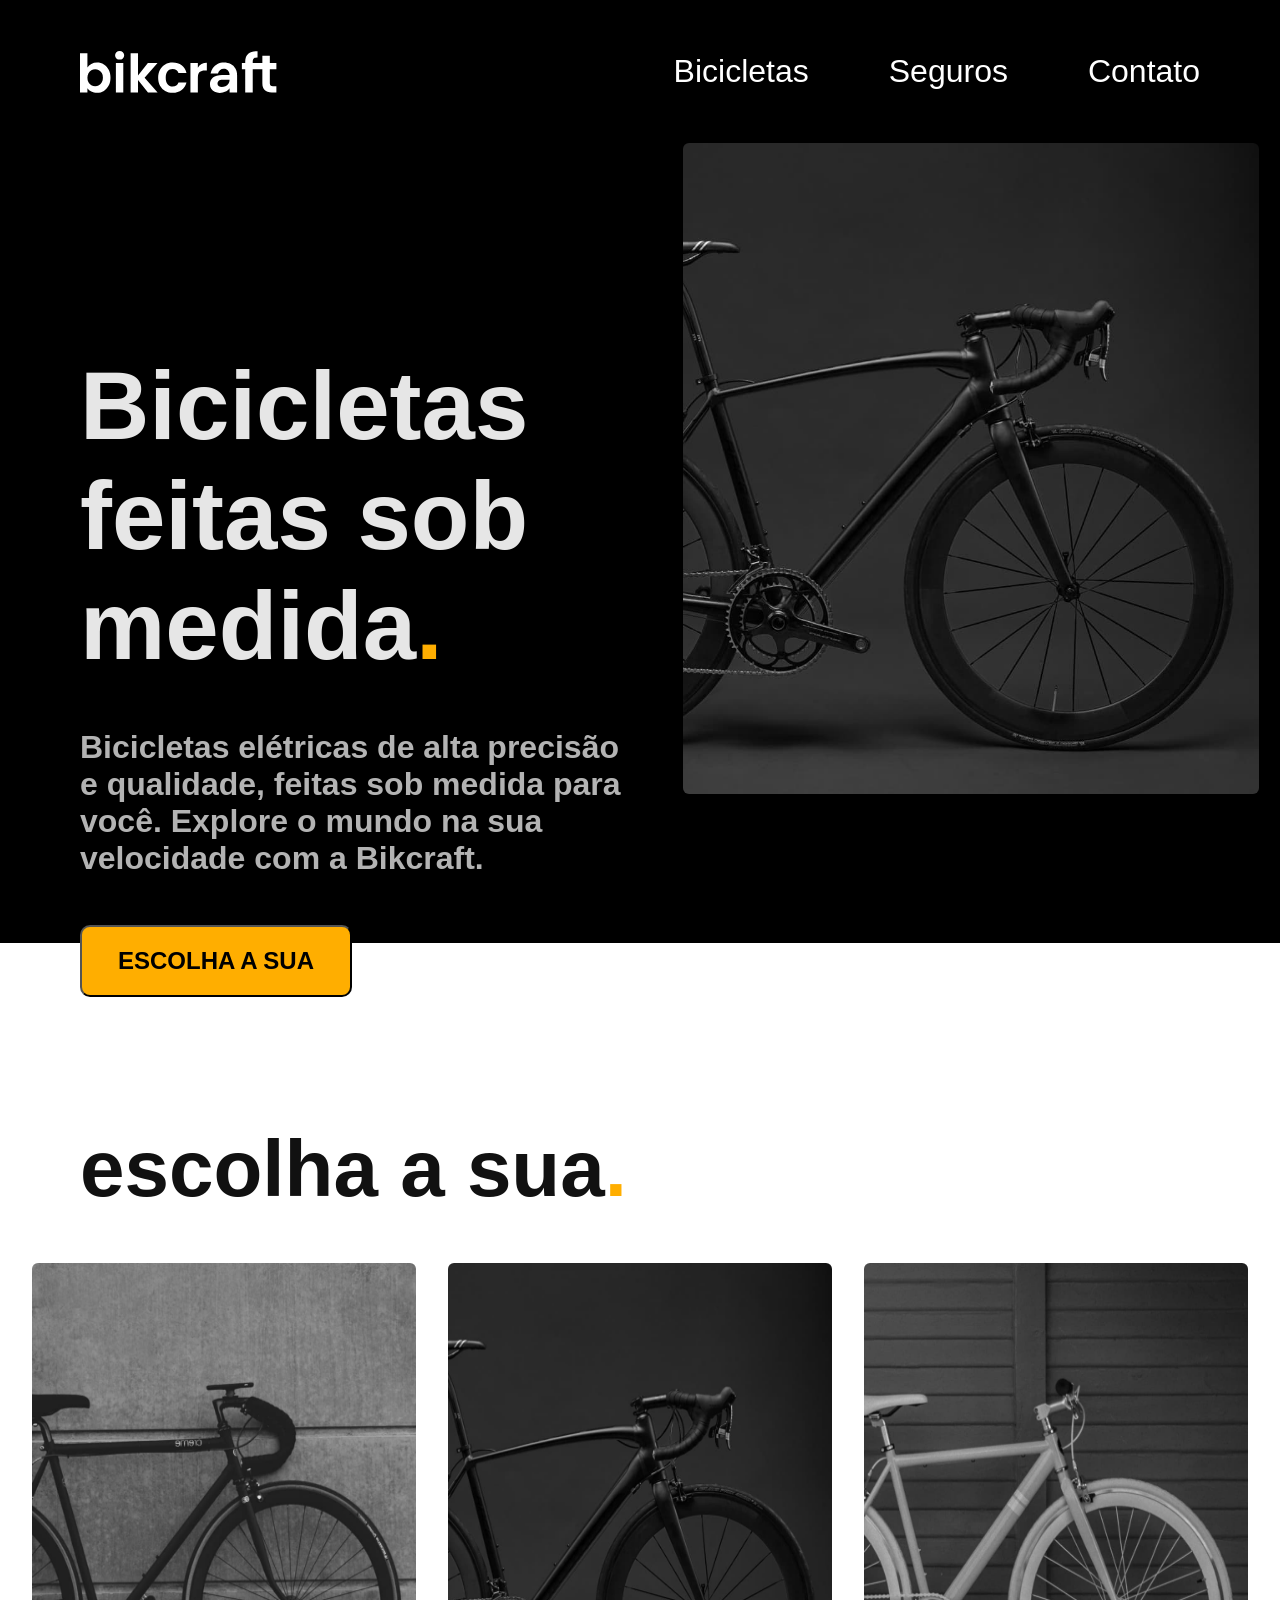
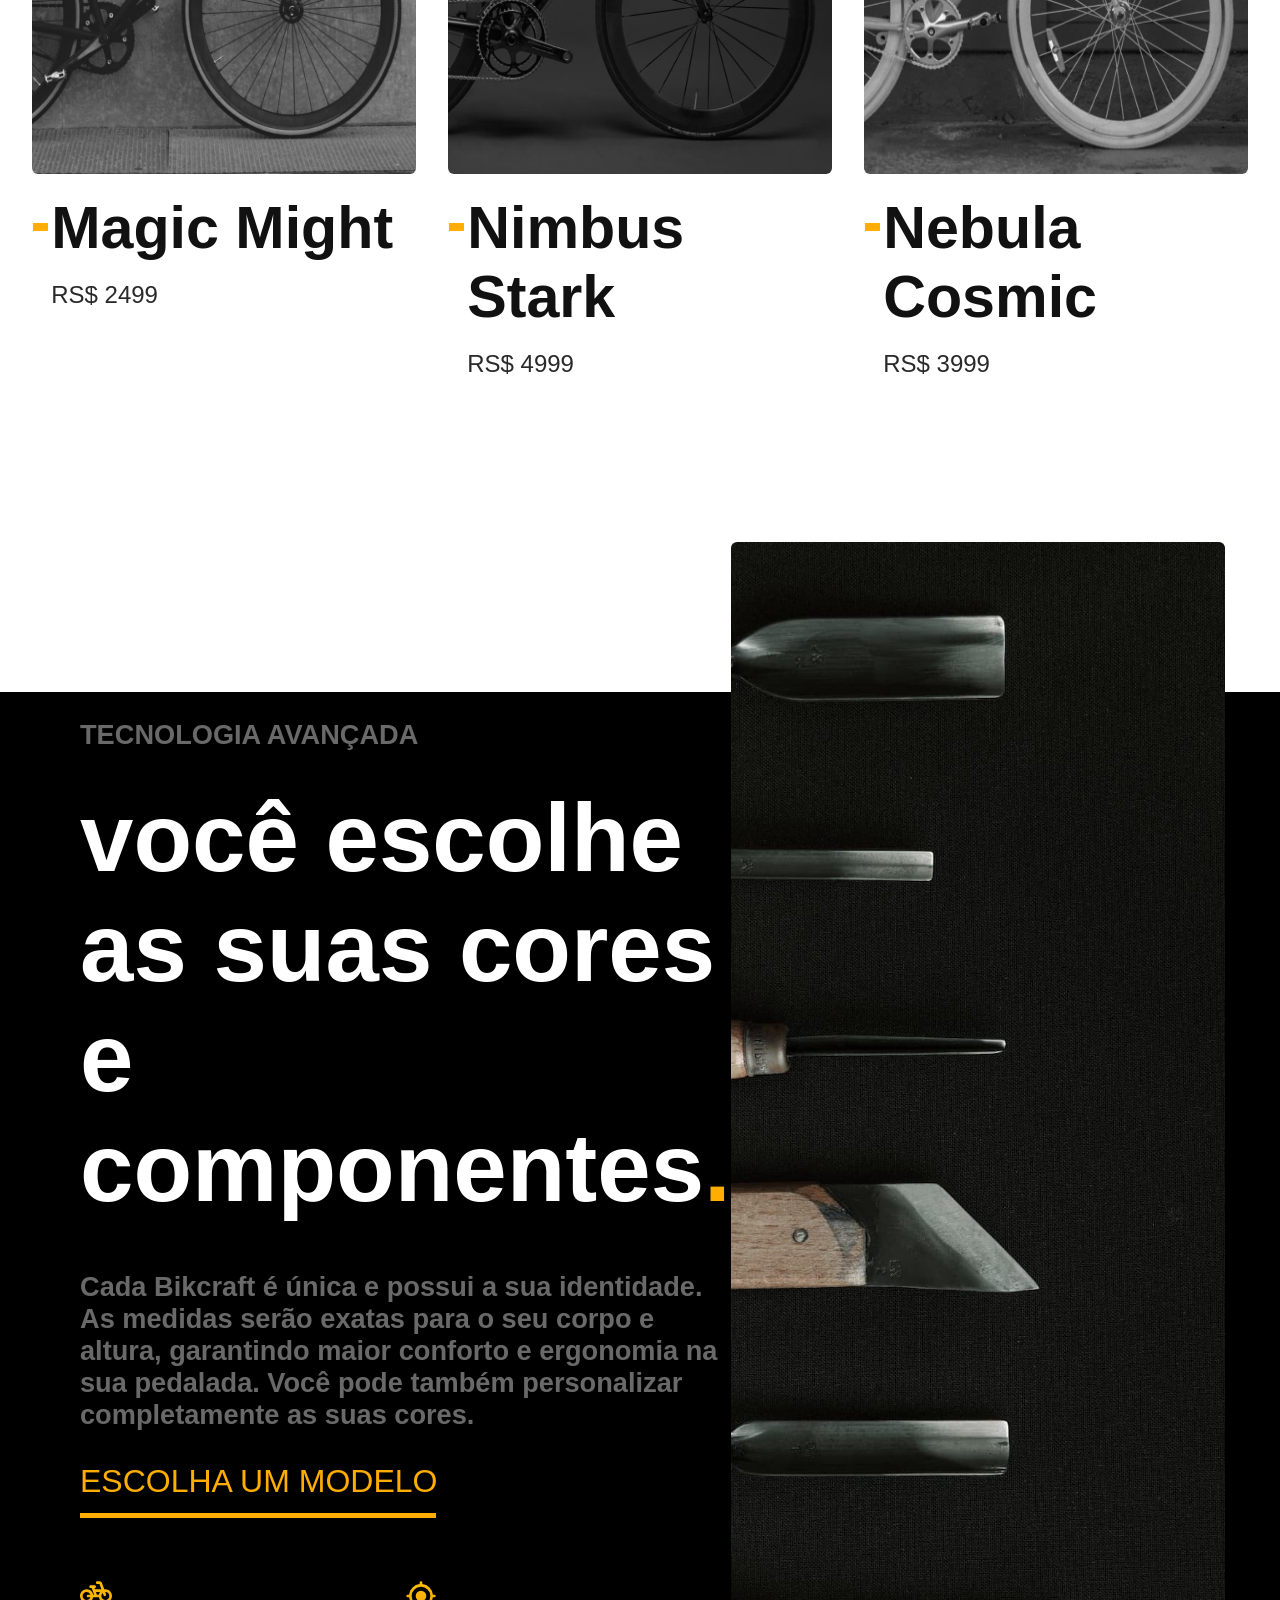
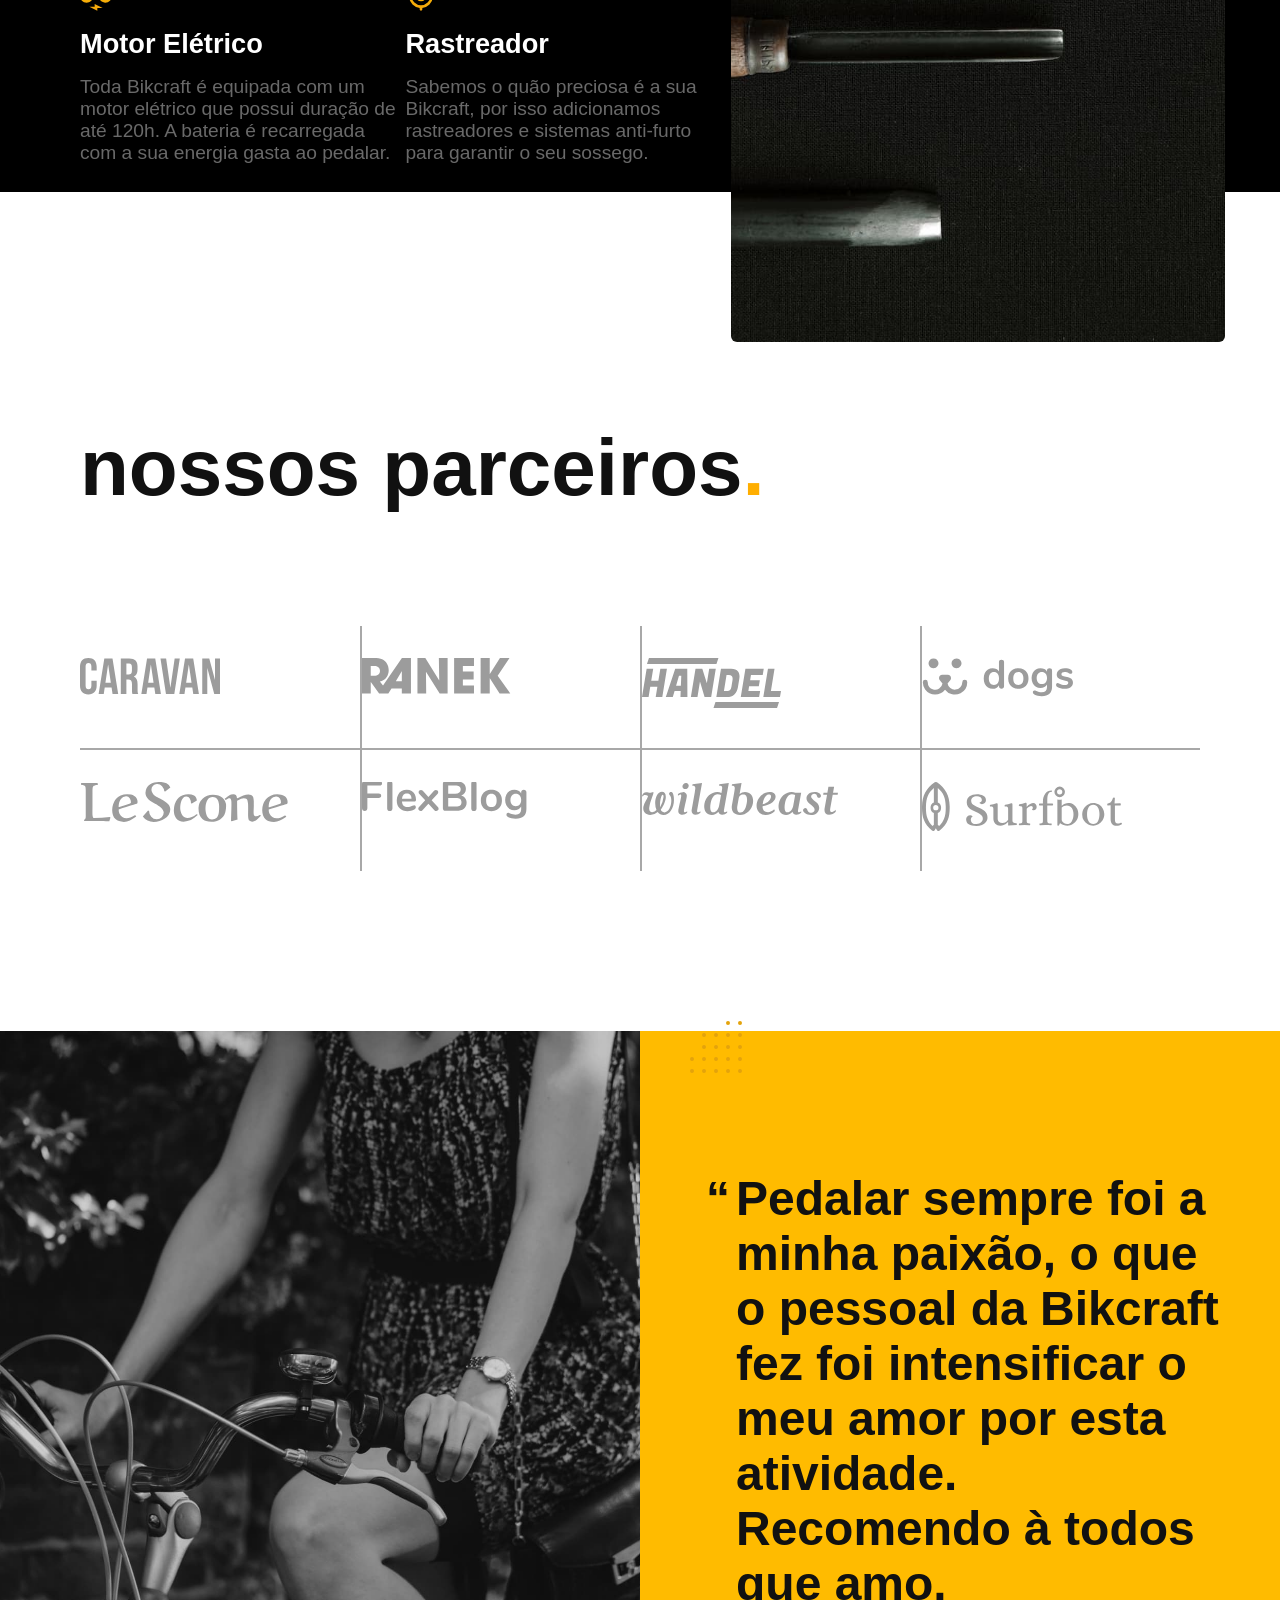
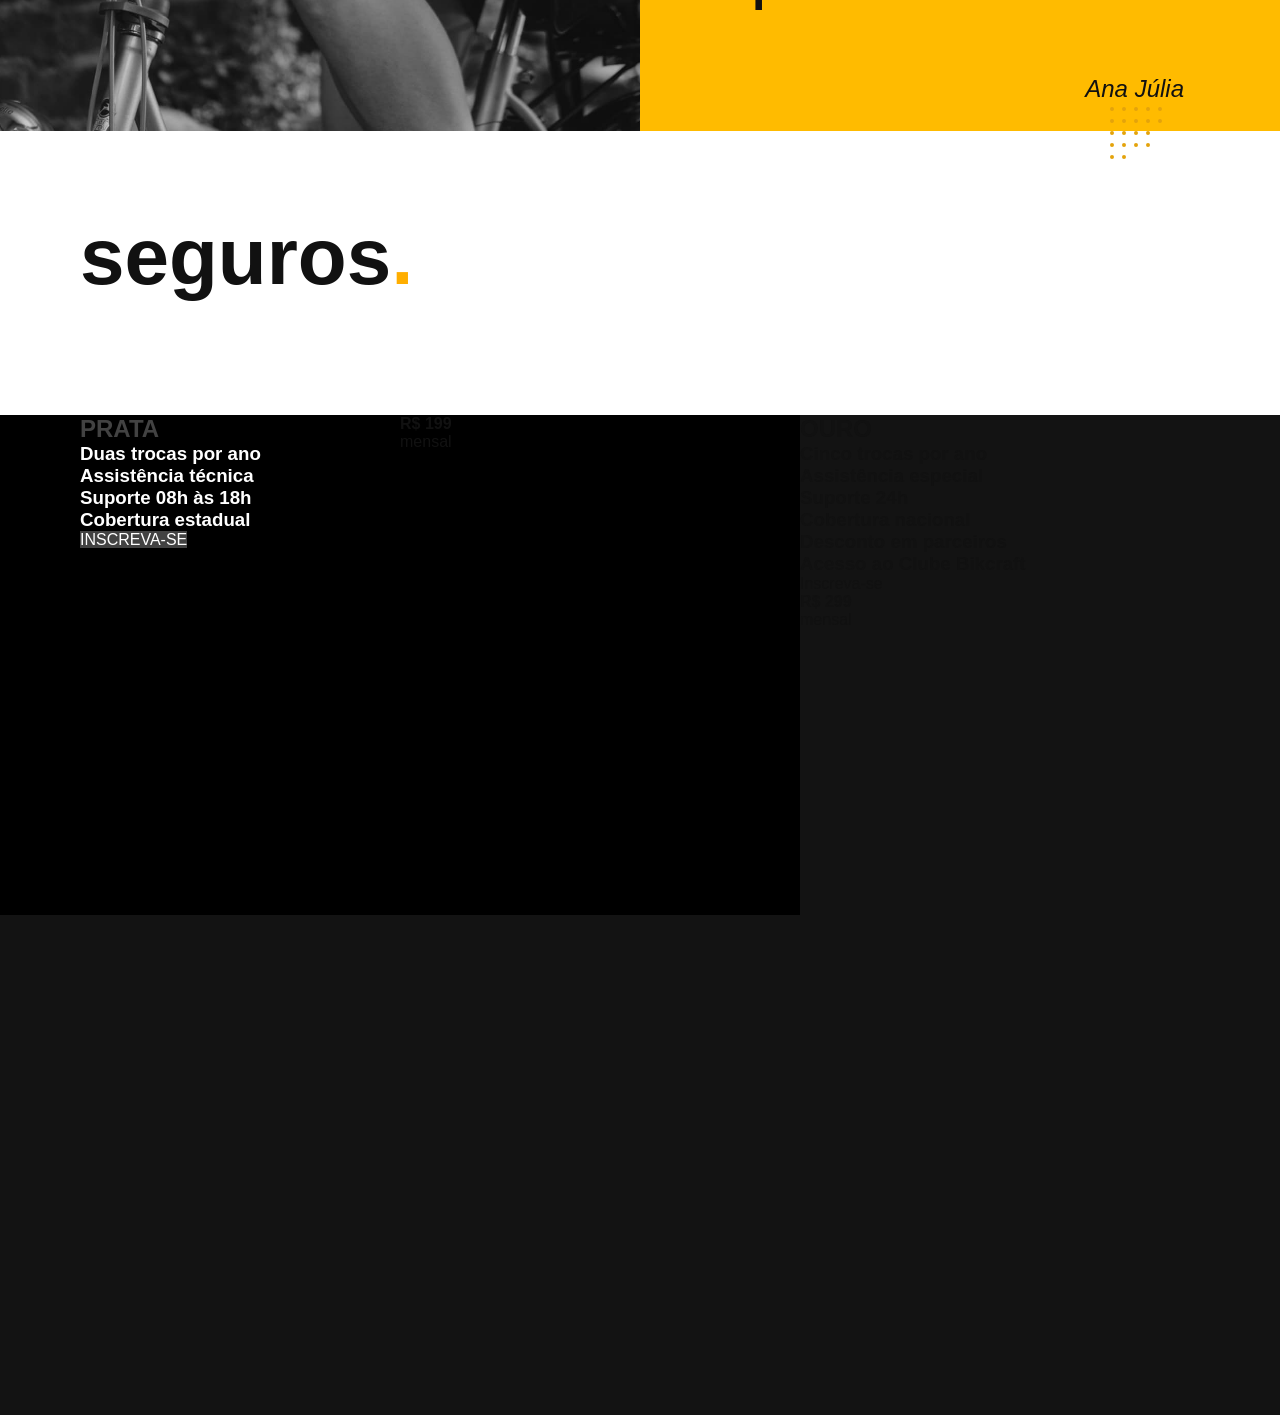
==== Projeto Final - Queops/html/index.html @ 9ee1b926 "06/05/2026" ====
<!DOCTYPE html>
<html lang="en">

<head>
  <meta charset="UTF-8">
  <meta name="viewport" content="width=device-width, initial-scale=1.0">
  <link rel="stylesheet" href="../css/style.css">
  <title>Bikcraft Home</title>
</head>

<body>
  <header>
    <div class="header-div">
      <img class="header-img" src="../img/bikcraft.svg" alt="Bikcraft Title" width="200" height="">
      <nav aria-label="Primary">
        <ul class="header-list">
          <li><a class="header-link" href="">Bicicletas</a></li>
          <li><a class="header-link" href="">Seguros</a></li>
          <li><a class="header-link" href="">Contato</a></li>
        </ul>
      </nav>
    </div>
  </header>

  <div class="title-div">
    <div class="title-description">
      <h1>Bicicletas feitas sob medida<span class="title-span">.</span></h1>
      <h2>Bicicletas elétricas de alta precisão e qualidade, feitas sob medida para você. Explore o mundo na sua velocidade com a Bikcraft.</h2>
      <button>ESCOLHA A SUA</button>
    </div>
    <div class="title-image">
      <picture>
        <img src="../img/bicicletas/nimbus-home.jpg" alt="Bycicle example image">
      </picture>
    </div>
  </div>

  <article>
    <h2 class="catalog-h1">escolha a sua<span class="catalog-span">.</span></h2>
    <ul class="catalog-list">
      <li class="catalog-product">
        <img src="../img/bicicletas/magic-home.jpg" alt="Magic Might image">
        <h3>Magic Might</h3>
        <p> RS$ 2499</p>
      </li>
      <li class="catalog-product">
        <img src="../img/bicicletas/nimbus-home.jpg" alt="Nimbus Stark image">
        <h3>Nimbus Stark</h3>
        <p> RS$ 4999</p>
      </li>
      <li class="catalog-product">
        <img src="../img/bicicletas/nebula-home.jpg" alt="Nebula Cosmic image">
        <h3>Nebula Cosmic</h3>
        <p> RS$ 3999</p>
      </li>
    </ul>
  </article>

  <div class="tecnologies-div">
    <div class="tecnologies-text">
      <h3>TECNOLOGIA AVANÇADA</h3>
      <h2>você escolhe as suas cores e componentes<span class="title-span">.</span></h2>
      <h3>Cada Bikcraft é única e possui a sua identidade. As medidas serão exatas para o seu corpo e altura, garantindo maior conforto e ergonomia na sua pedalada. Você pode também personalizar completamente as suas cores.</h3>
      <a class="tecnologies-link" href="">ESCOLHA UM MODELO</a>
      <div class="tecnologies-div2">
        <div>
          <img src="../img/icones/eletrica.svg" alt="Eletric">
          <h3>Motor Elétrico</h3>
          <p>Toda Bikcraft é equipada com um motor elétrico que possui duração de até 120h. A bateria é recarregada com a sua energia gasta ao pedalar.</p>
        </div>
        <div>
          <img src="../img/icones/rastreador.svg" alt="Tracker">
          <h3>Rastreador</h3>
          <p>Sabemos o quão preciosa é a sua Bikcraft, por isso adicionamos rastreadores e sistemas anti-furto para garantir o seu sossego.</p>
        </div>
      </div>
    </div>
    <div class="tecnologies-image">
      <picture>
        <img src="../img/fotos/tecnologia.jpg" alt="Tools Image">
      </picture>
    </div>
  </div>


  <h2 class="partners-text">nossos parceiros<span class="title-span">.</span></h2>
  <ul class="partners-list">
    <li class="partner"><img src="../img/parceiros/caravan.svg" alt="Caravan"></li>
    <li class="partner"><img src="../img/parceiros/ranek.svg" alt="Ranek"></li>
    <li class="partner"><img src="../img/parceiros/handel.svg" alt="Handel"></li>
    <li class="partner"><img src="../img/parceiros/dogs.svg" alt="Dogs"></li>
    <li class="partner"><img src="../img/parceiros/lescone.svg" alt="LeScone"></li>
    <li class="partner"><img src="../img/parceiros/flexblog.svg" alt="FlexBlog"></li>
    <li class="partner"><img src="../img/parceiros/wildbeast.svg" alt="Wildbeast"></li>
    <li class="partner"><img src="../img/parceiros/surfbot.svg" alt="Surfbot"></li>
  </ul>
  </article>


  <div class="quote-div">
    <div class="quote-image">
      <picture>
        <img src="../img/fotos/depoimento.jpg" alt="">
      </picture>
    </div>
    <div class="quote-text">
      <blockquote>
        <h3>Pedalar sempre foi a minha paixão, o que o pessoal da Bikcraft fez foi intensificar o meu amor por esta atividade. Recomendo à todos que amo.</h3>
      </blockquote>
      <cite>
        <p>Ana Júlia</p>
      </cite>
    </div>
  </div>


  <h2 class="insurance">seguros<span class="title-span">.</span></h2>
  <div class="insurance-div">
    <div class="insurance-silver">
      <div class="insurance-silver-text">
        <h2>PRATA</h2>
        <h3>Duas trocas por ano</h3>
        <h3>Assistência técnica</h3>
        <h3>Suporte 08h às 18h</h3>
        <h3>Cobertura estadual</h3>
        <a href="">INSCREVA-SE</a>
      </div>
      <div class="insurance-silver-price">
        <h4>R$ 199</h4>
        <span>mensal</span>
      </div>
    </div>
    <div class="insurance-gold">
      <div class="insurance-gold-text">
        <h2>OURO</h2>
        <h3>Cinco trocas por ano</h3>
        <h3>Assistência especial</h3>
        <h3>Suporte 24h</h3>
        <h3>Cobertura nacional</h3>
        <h3>Desconto em parceiros</h3>
        <h3>Acesso ao Clube Bikcraft</h3>
        <a href="">Inscreva-se</a>
      </div>
      <div class="insurance-gold-price">
        <h4>R$ 299</h4>
        <span>mensal</span>
      </div>
    </div>
  </div>


</body>

</html>
---- Projeto Final - Queops/css/style.css ----
@import "../css/global/footer.css";
@import "../css/global/header.css";
@import "../css/global/global.css";

@import "../css/home/start.css";
@import "../css/home/catalog.css";
@import "../css/home/tecnologies.css";
@import "../css/home/partners.css";
@import "../css/home/quote.css";
@import "../css/home/insurance.css";
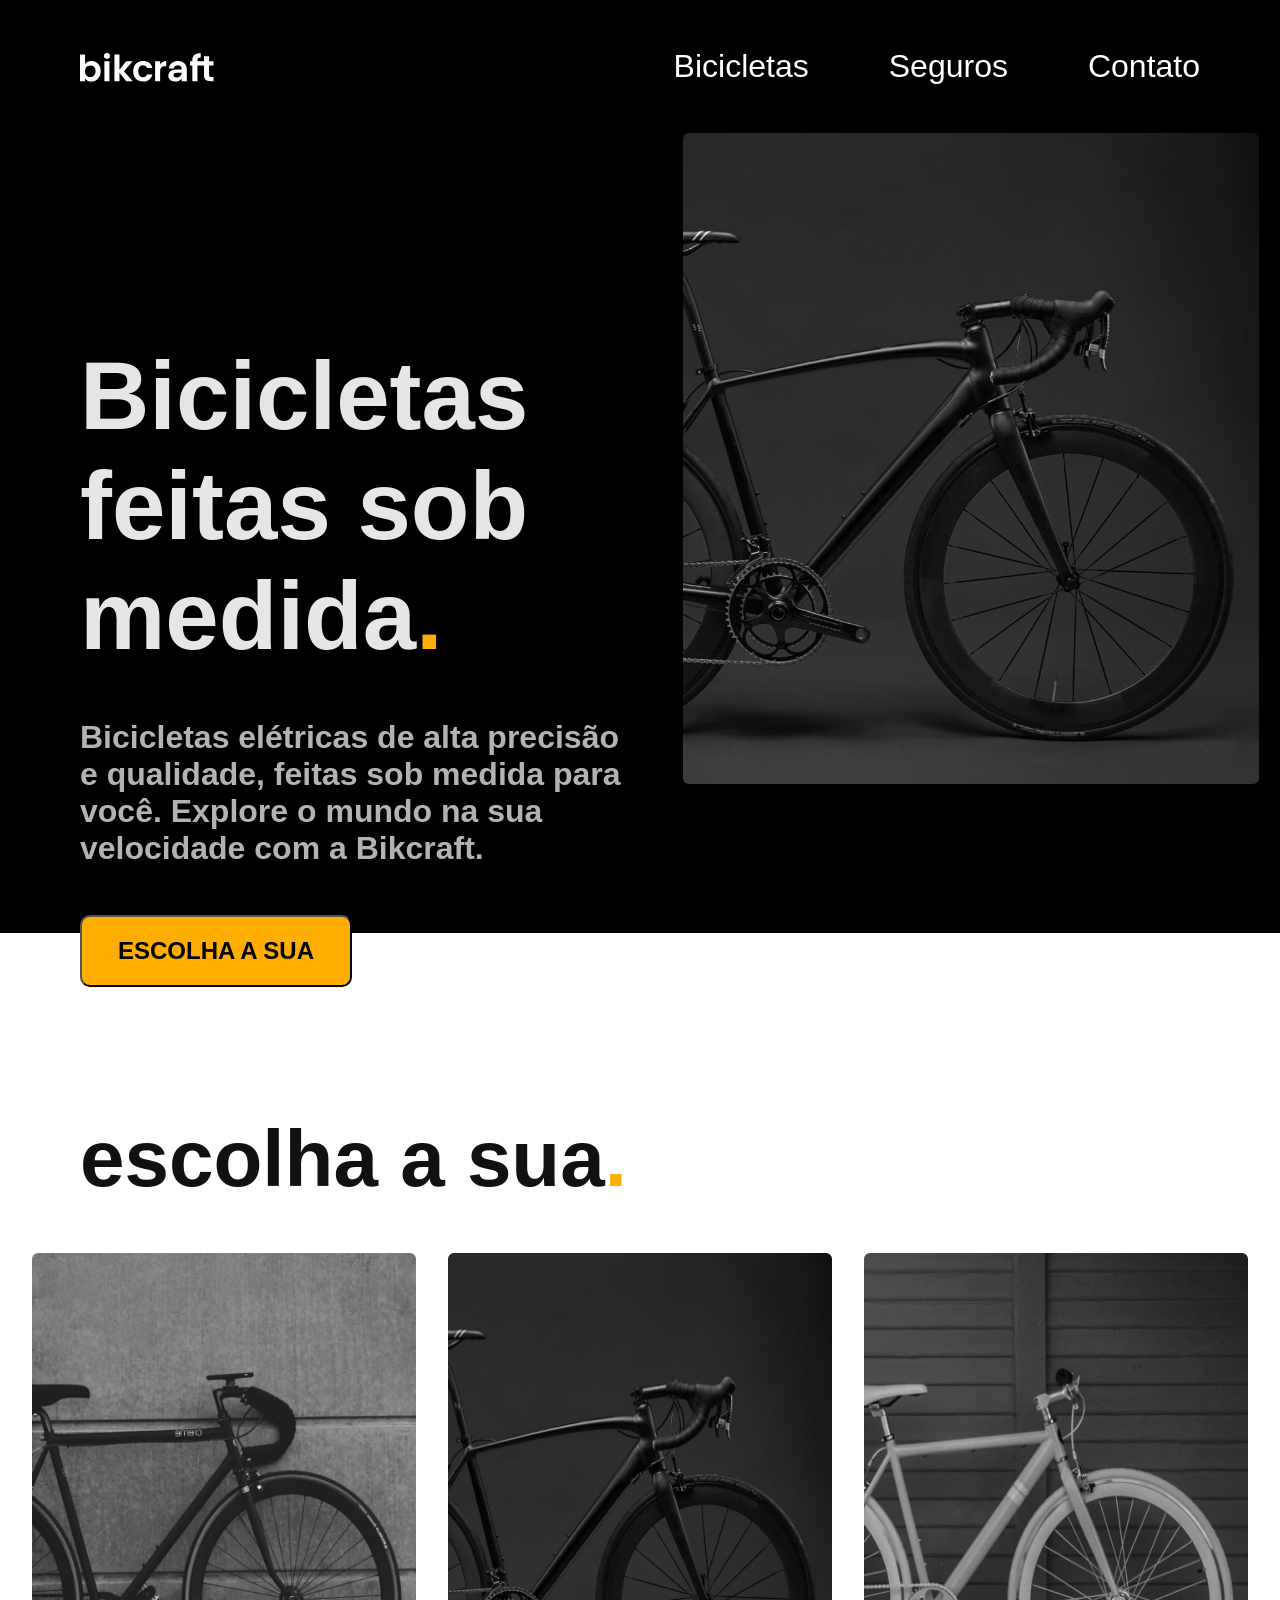
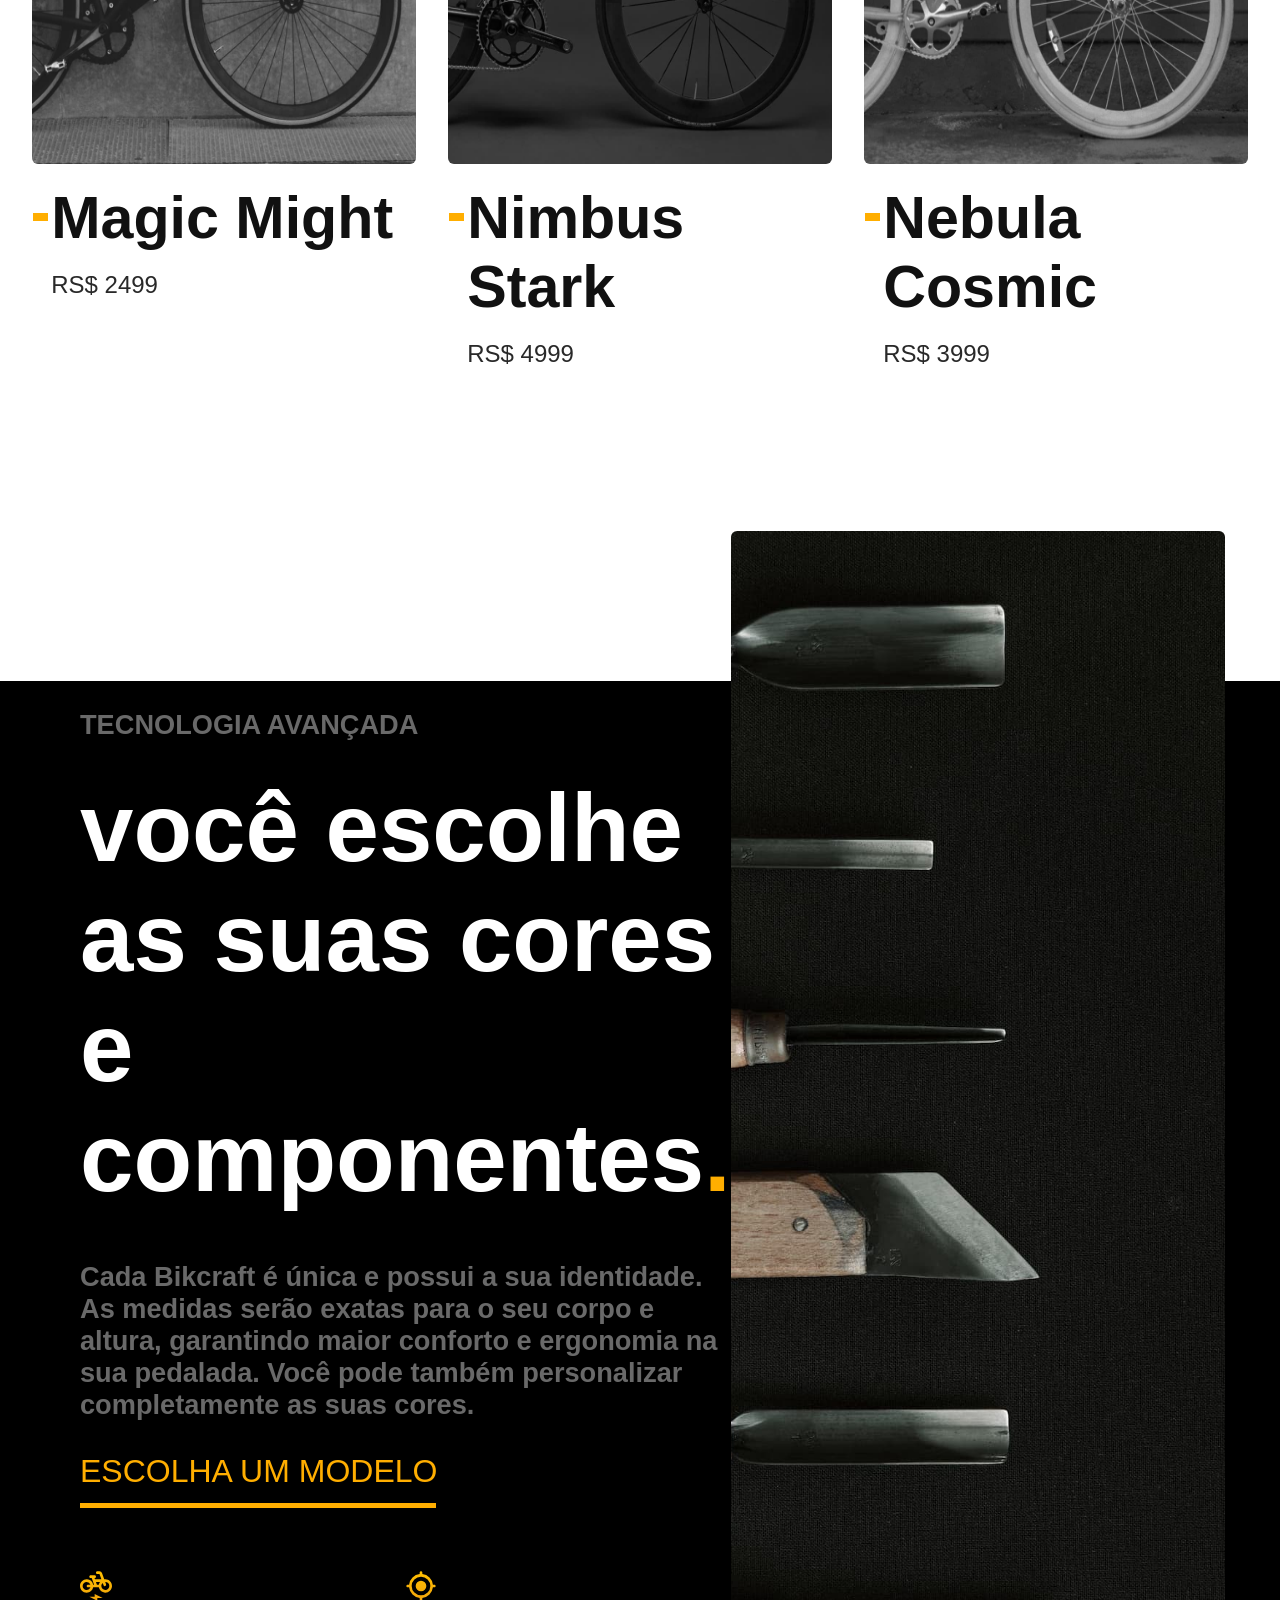
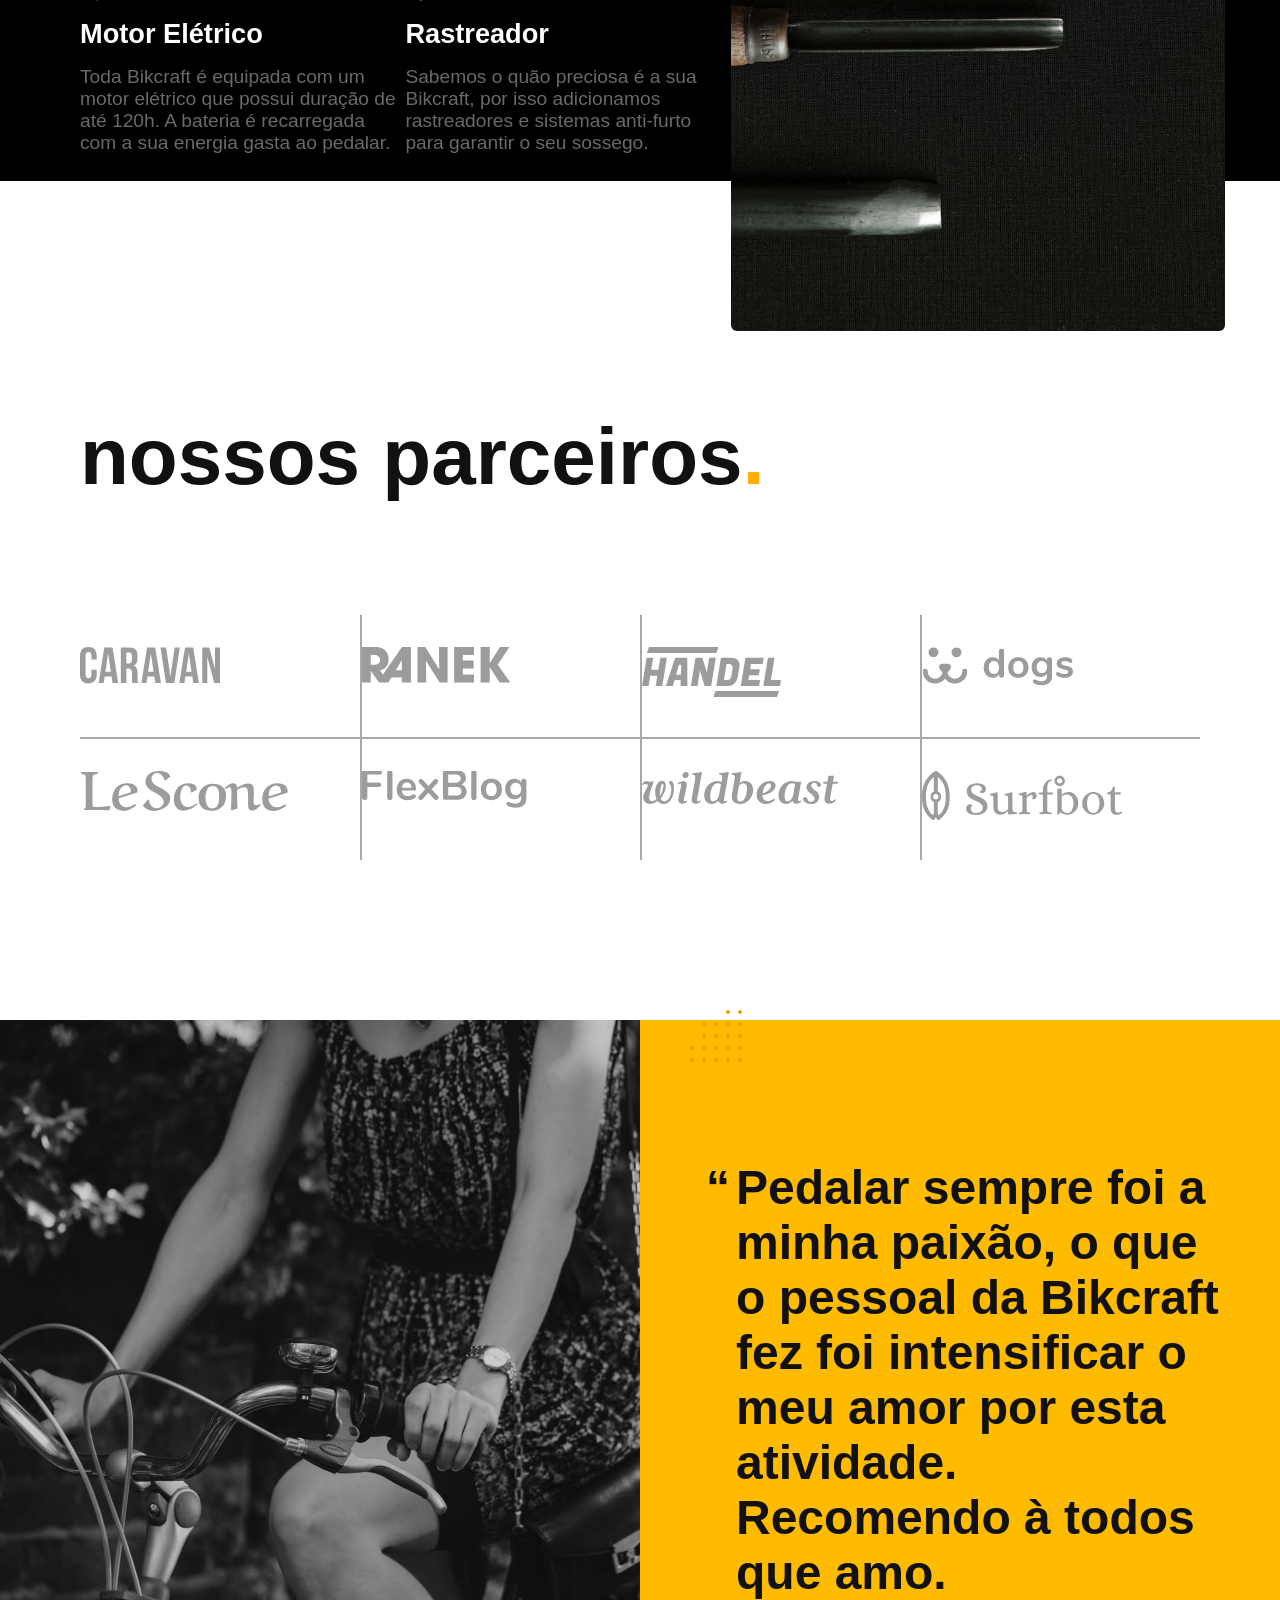
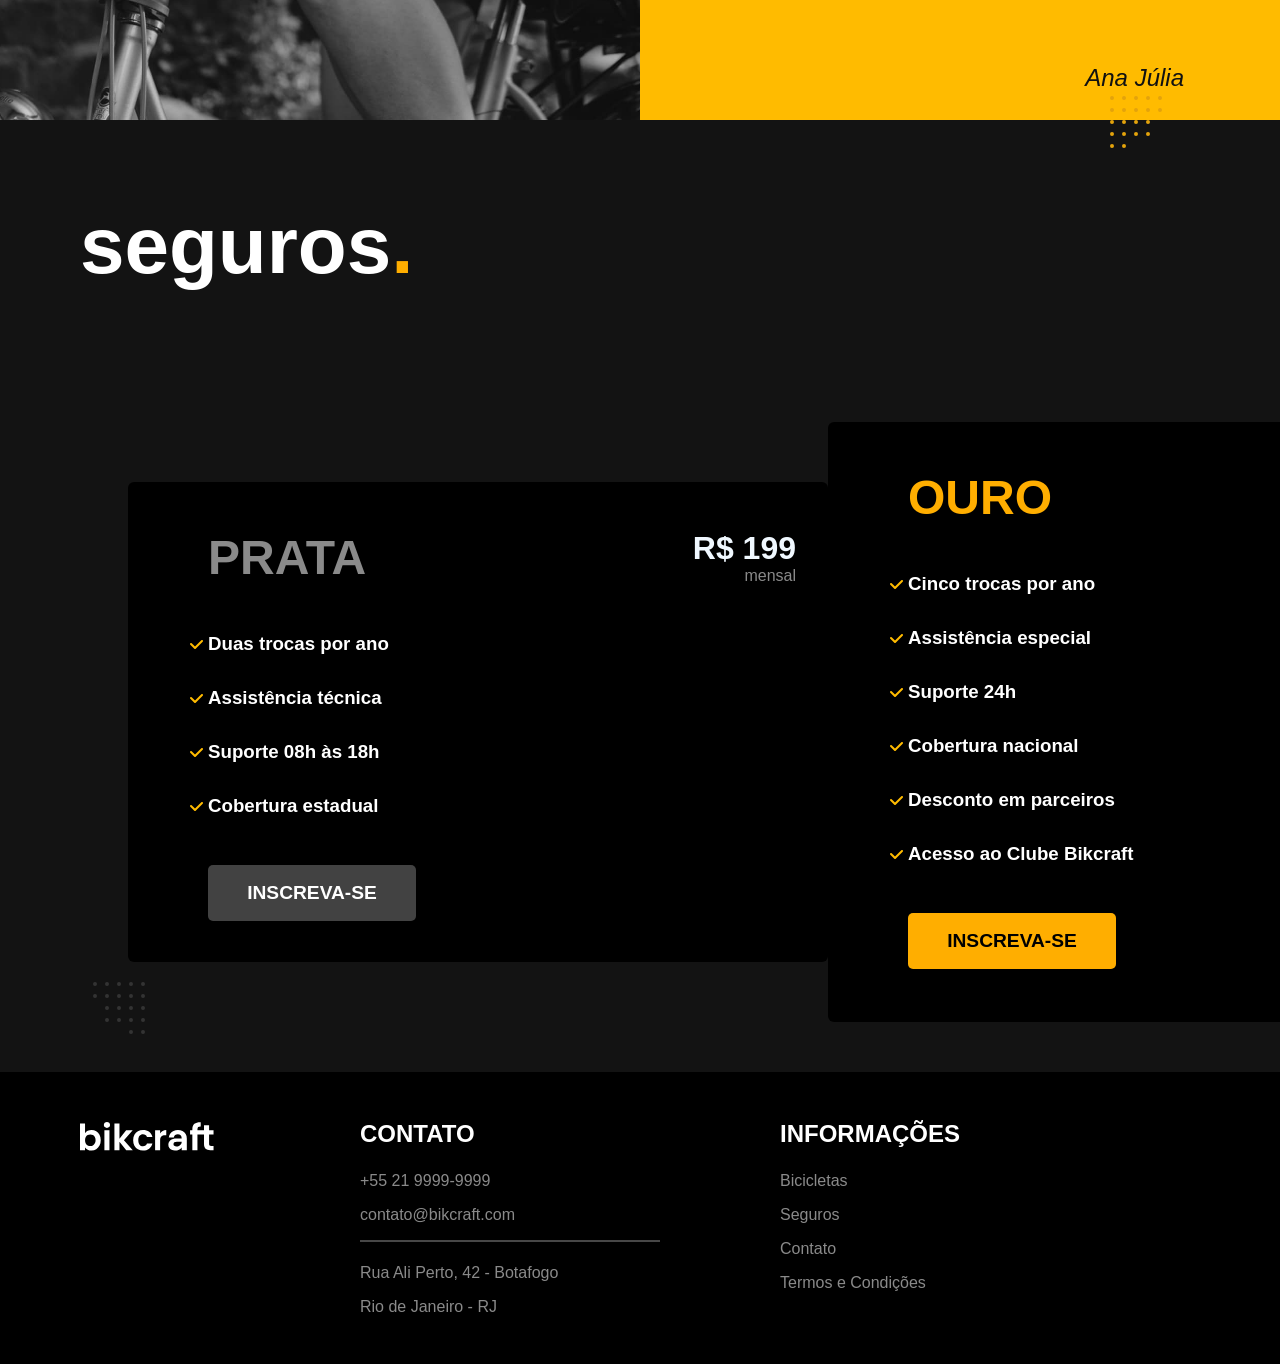
==== commit 00d794a5: "09/05/2026" ====
--- a/Projeto Final - Queops/html/index.html
+++ b/Projeto Final - Queops/html/index.html
@@ -11,7 +11,7 @@
 <body>
   <header>
     <div class="header-div">
-      <img class="header-img" src="../img/bikcraft.svg" alt="Bikcraft Title" width="200" height="">
+      <img class="header-img" src="../img/bikcraft.svg" alt="Bikcraft Title">
       <nav aria-label="Primary">
         <ul class="header-list">
           <li><a class="header-link" href="">Bicicletas</a></li>
@@ -123,7 +123,7 @@
         <h3>Assistência técnica</h3>
         <h3>Suporte 08h às 18h</h3>
         <h3>Cobertura estadual</h3>
-        <a href="">INSCREVA-SE</a>
+        <button>INSCREVA-SE</button>
       </div>
       <div class="insurance-silver-price">
         <h4>R$ 199</h4>
@@ -139,7 +139,7 @@
         <h3>Cobertura nacional</h3>
         <h3>Desconto em parceiros</h3>
         <h3>Acesso ao Clube Bikcraft</h3>
-        <a href="">Inscreva-se</a>
+        <button>INSCREVA-SE</button>
       </div>
       <div class="insurance-gold-price">
         <h4>R$ 299</h4>
@@ -148,6 +148,35 @@
     </div>
   </div>
 
+  <footer>
+    <div class="footer-div">
+      <div>
+        <img class="footer-img" src="../img/bikcraft.svg" alt="Bikcraft Title">
+      </div>
+      <div class="footer-text">
+        <h3>CONTATO</h3>
+        <nav>
+          <ul>
+            <li>+55 21 9999-9999</li>
+            <li>contato@bikcraft.com</li>
+            <li class="footer-detalhe">Rua Ali Perto, 42 - Botafogo</li>
+            <li>Rio de Janeiro - RJ</li>
+          </ul>
+        </nav>
+      </div>
+      <div class="footer-text">
+        <h3>INFORMAÇÕES</h3>
+        <nav>
+          <ul>
+            <li><a href="./bicicletas.html">Bicicletas</a></li>
+            <li><a href="./seguros.html">Seguros</a></li>
+            <li><a href="./contato.html">Contato</a></li>
+            <li><a href="./termos.html">Termos e Condições</a></li>
+          </ul>
+        </nav>
+      </div>
+    </div>
+  </footer>
 
 </body>
 
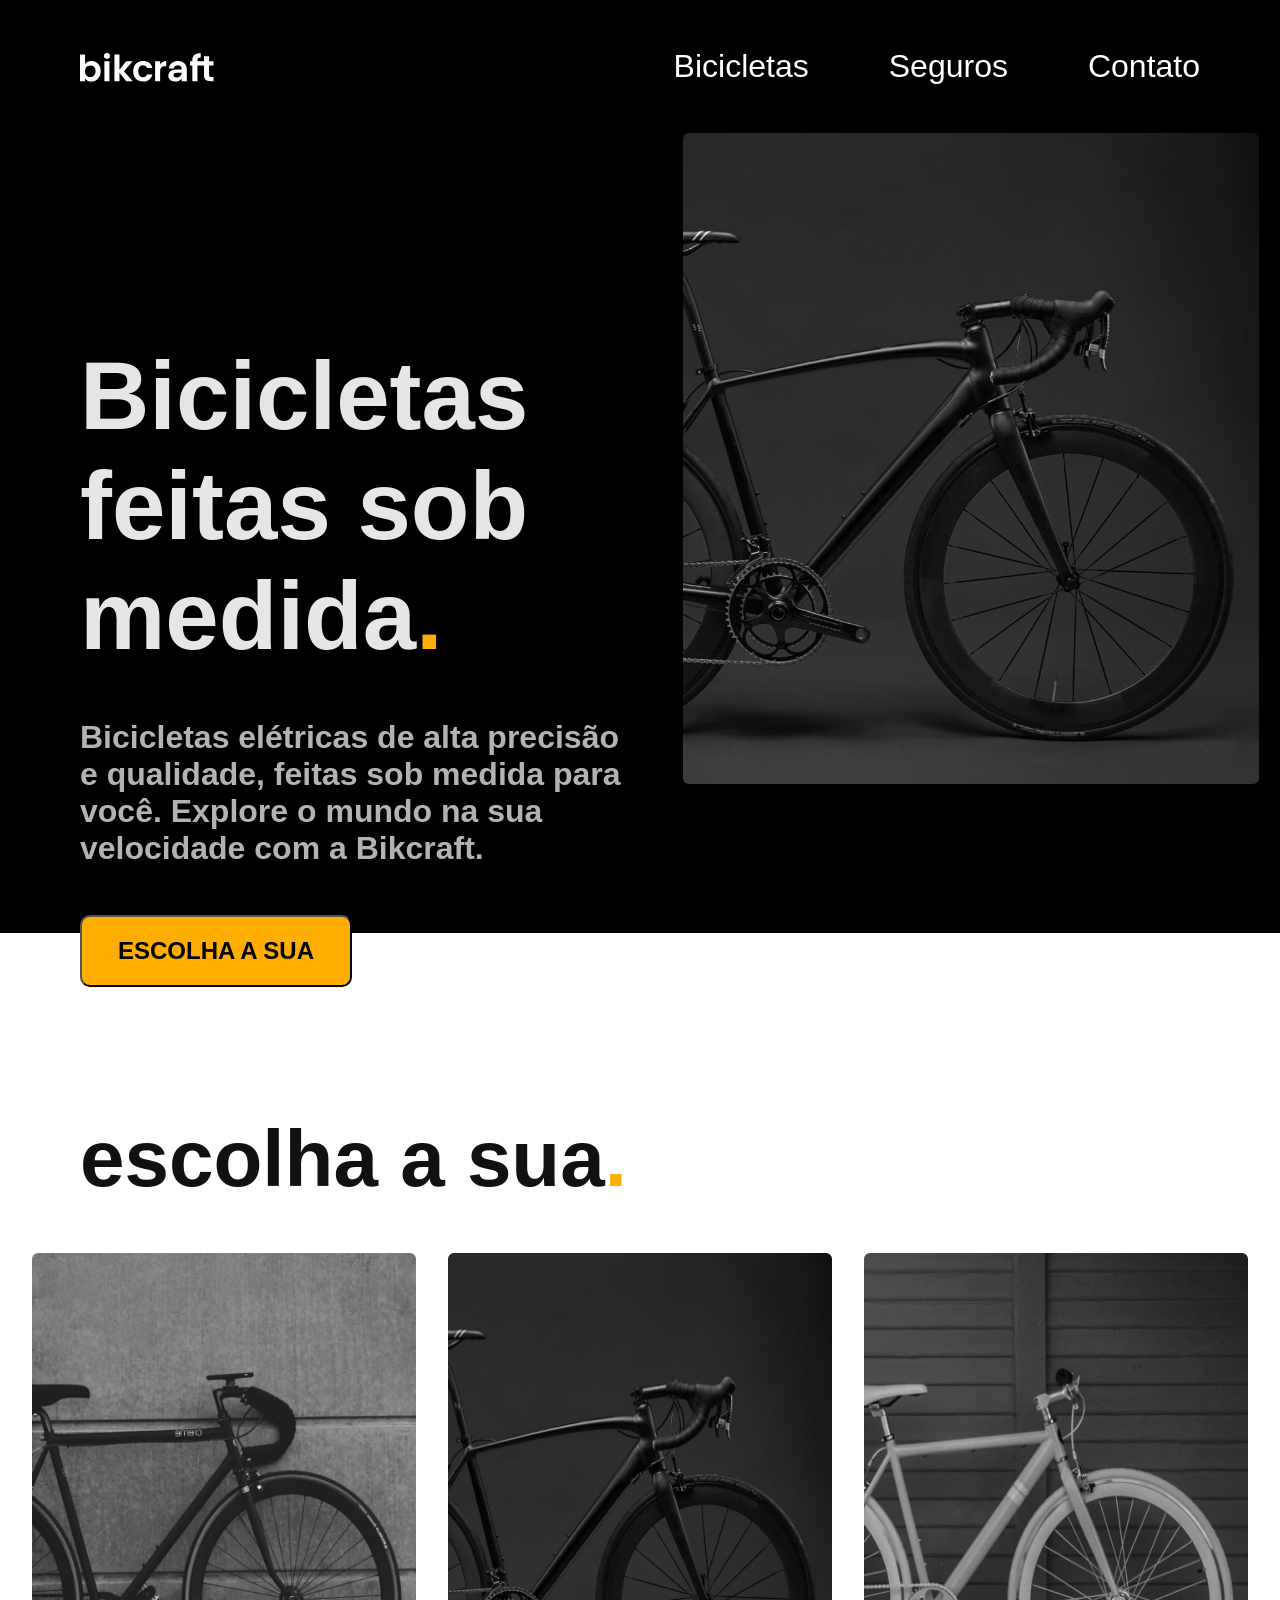
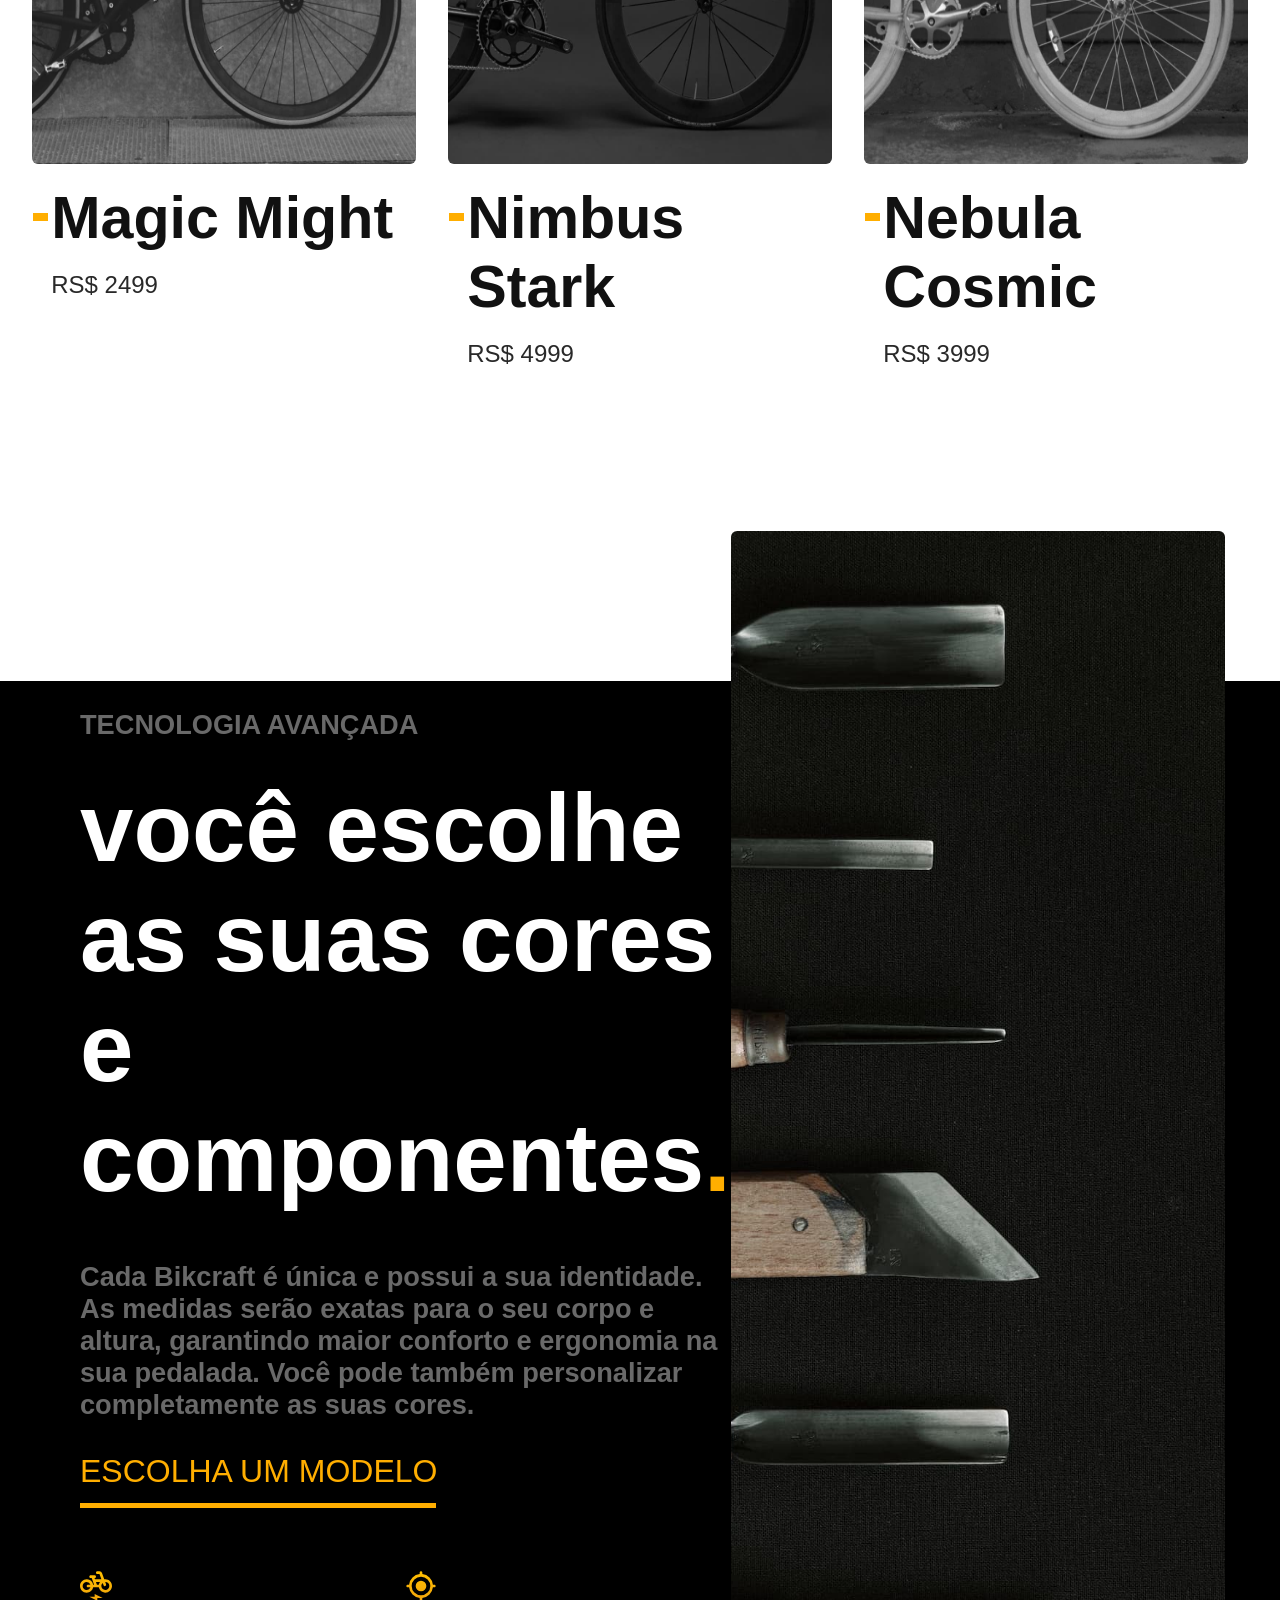
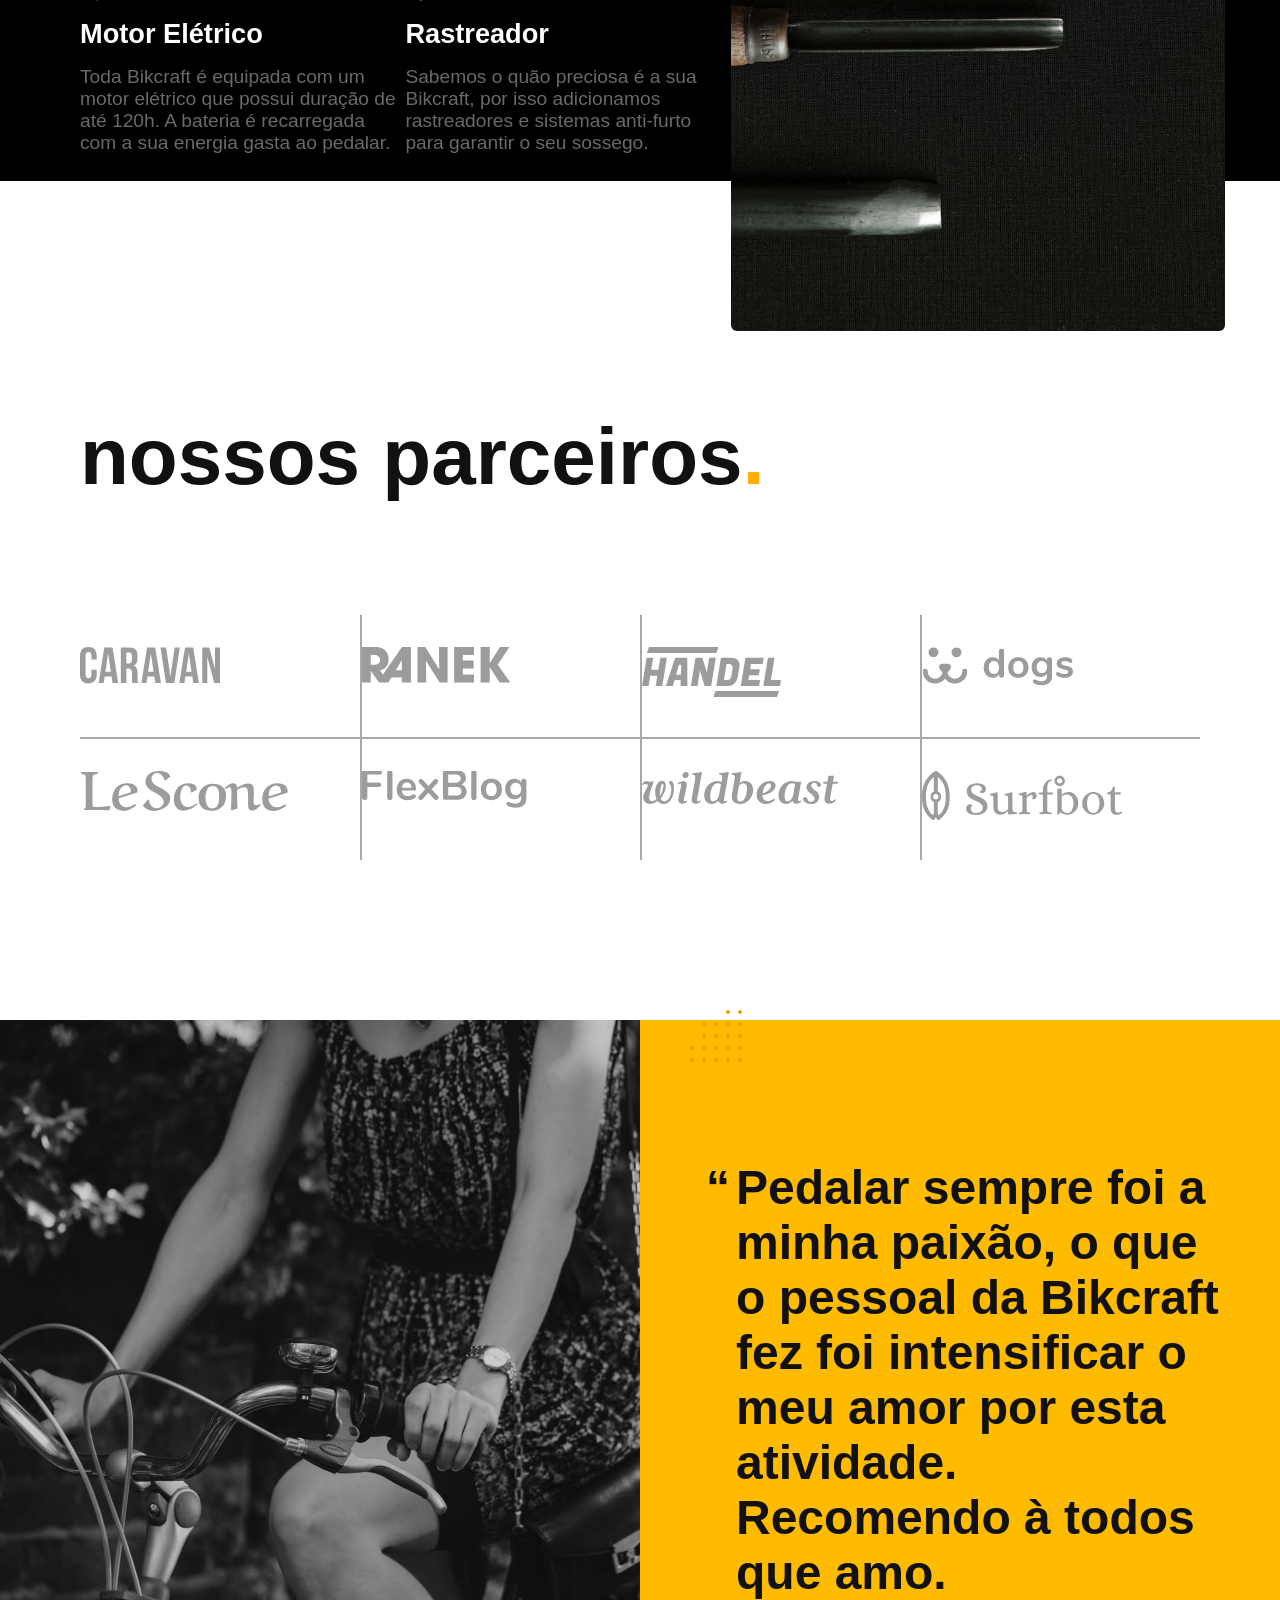
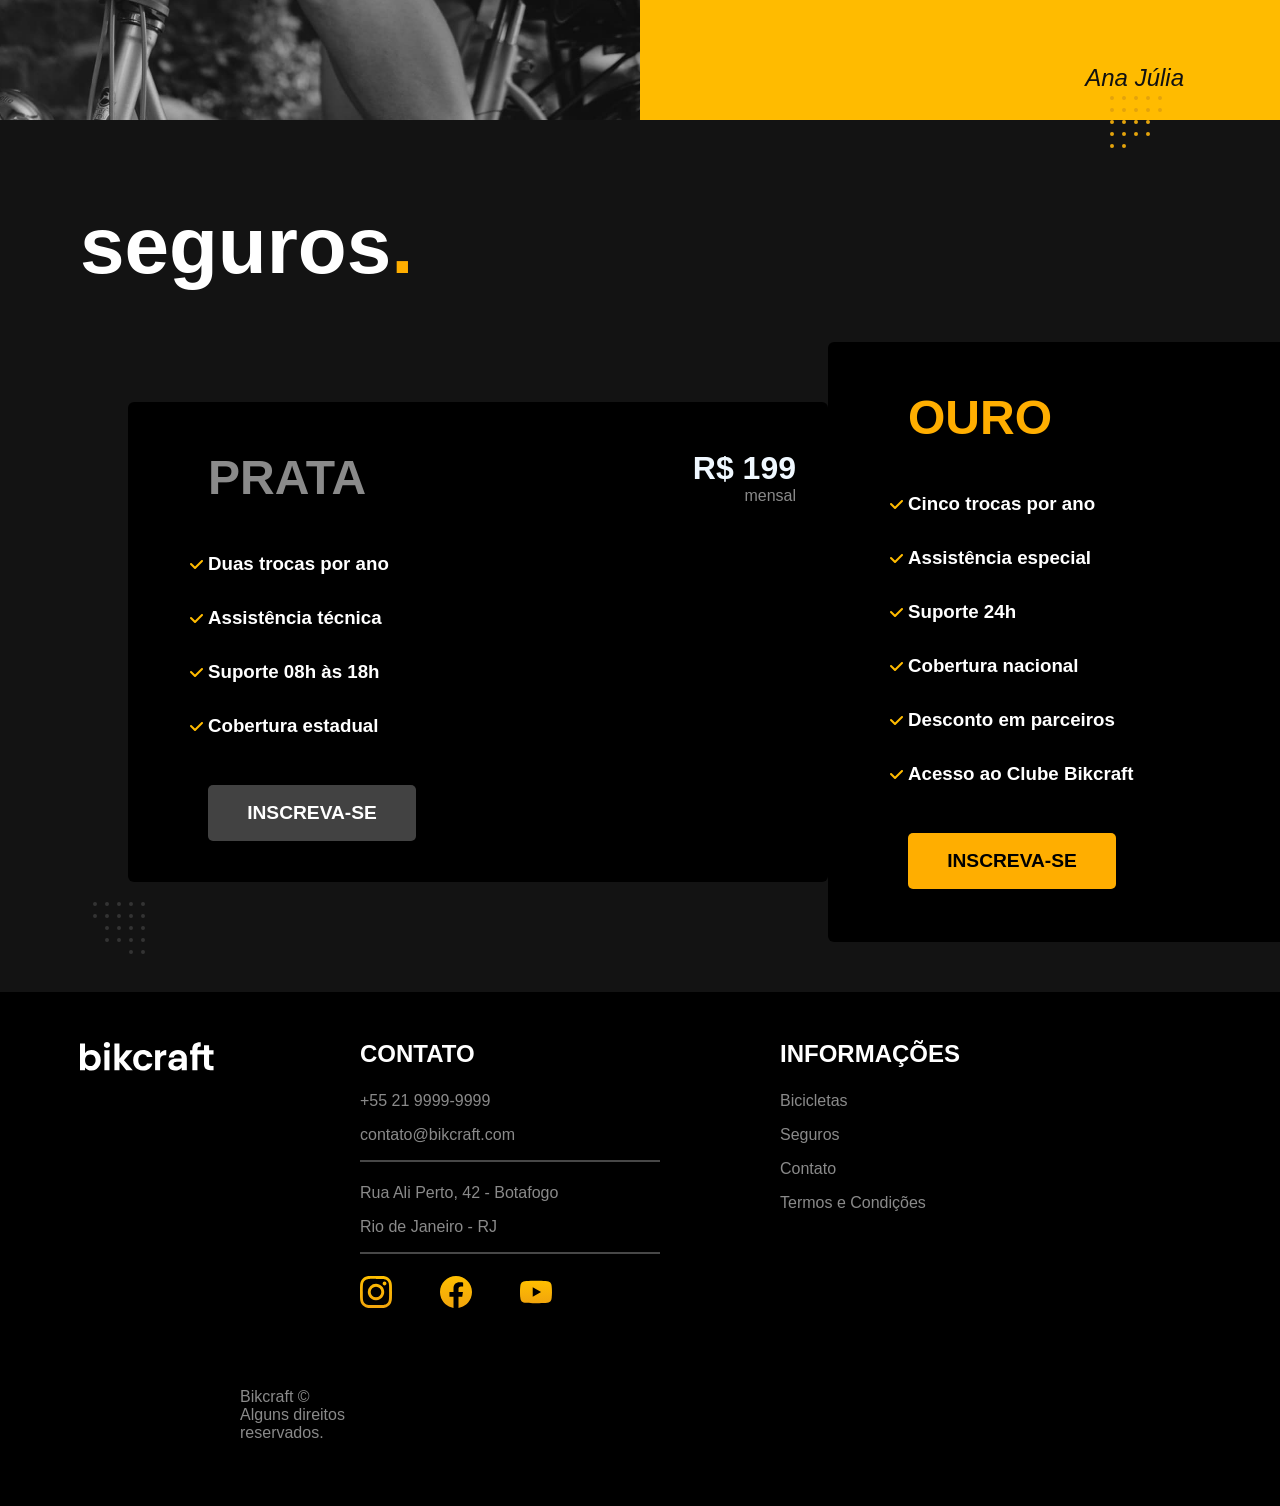
==== commit 63212e9c: "10/05/2026" ====
--- a/Projeto Final - Queops/html/index.html
+++ b/Projeto Final - Queops/html/index.html
@@ -5,16 +5,19 @@
   <meta charset="UTF-8">
   <meta name="viewport" content="width=device-width, initial-scale=1.0">
   <link rel="stylesheet" href="../css/style.css">
+
+  <link rel="icon" type="image/x-icon" href="../img/favicon.svg">
+
   <title>Bikcraft Home</title>
 </head>
 
 <body>
   <header>
     <div class="header-div">
-      <img class="header-img" src="../img/bikcraft.svg" alt="Bikcraft Title">
+      <a href="./index.html"><img src="../img/bikcraft.svg" border="0"></a>
       <nav aria-label="Primary">
         <ul class="header-list">
-          <li><a class="header-link" href="">Bicicletas</a></li>
+          <li><a class="header-link" href="./bicycles.html">Bicicletas</a></li>
           <li><a class="header-link" href="">Seguros</a></li>
           <li><a class="header-link" href="">Contato</a></li>
         </ul>
@@ -161,6 +164,11 @@
             <li>contato@bikcraft.com</li>
             <li class="footer-detalhe">Rua Ali Perto, 42 - Botafogo</li>
             <li>Rio de Janeiro - RJ</li>
+            <div class="networks footer-detalhe">
+              <li><img src="../img/redes/instagram-p.svg" alt=""></li>
+              <li><img src="../img/redes/facebook-p.svg" alt=""></li>
+              <li><img src="../img/redes/youtube-p.svg" alt=""></li>
+            </div>
           </ul>
         </nav>
       </div>
@@ -175,6 +183,7 @@
           </ul>
         </nav>
       </div>
+      <p class="rights">Bikcraft © Alguns direitos reservados.</p>
     </div>
   </footer>
 
--- a/Projeto Final - Queops/css/style.css
+++ b/Projeto Final - Queops/css/style.css
@@ -8,3 +8,5 @@
 @import "../css/home/partners.css";
 @import "../css/home/quote.css";
 @import "../css/home/insurance.css";
+
+@import "../css/bicycles/bicycles.css";
